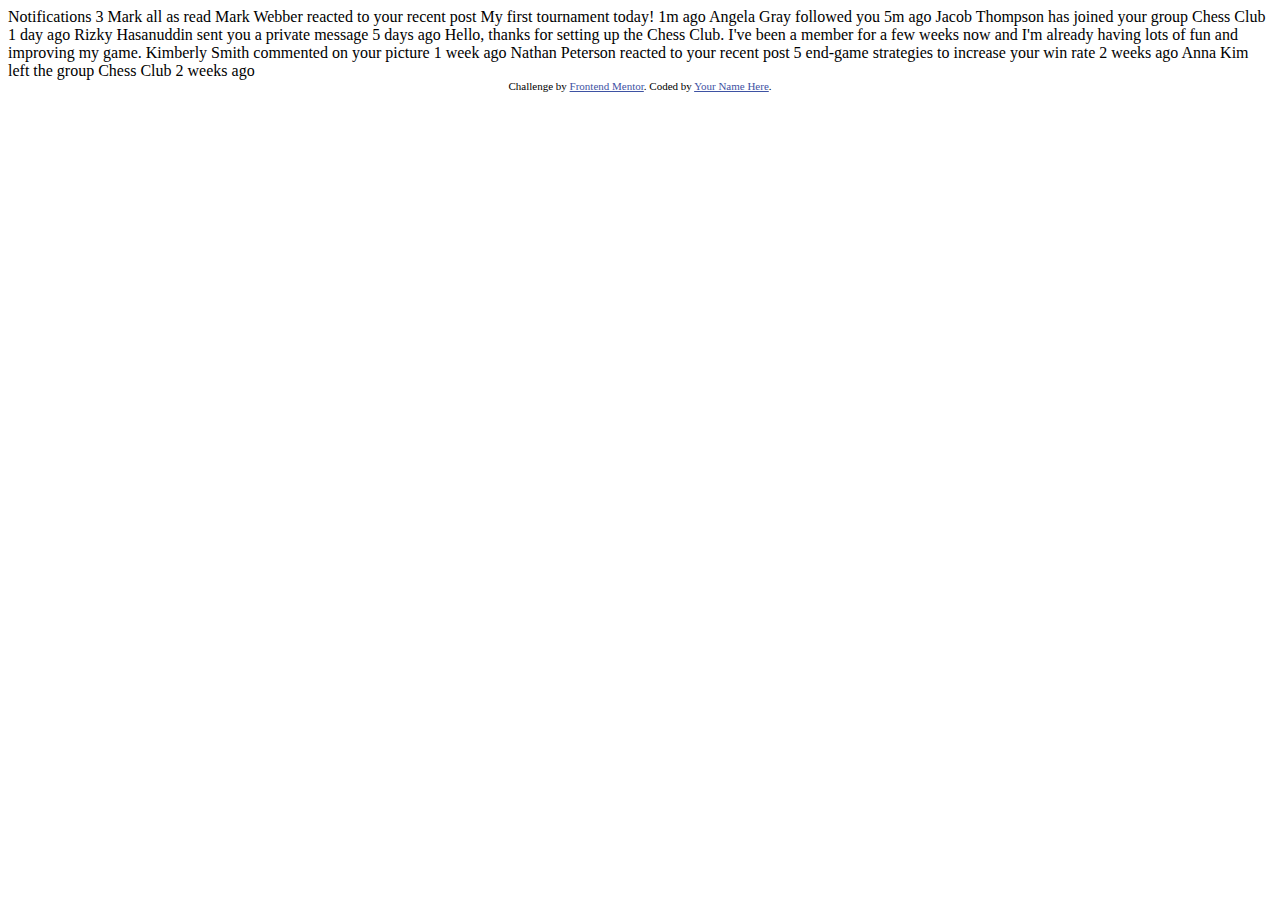
==== index.html @ acd1cfaf "Line 18, 20, 22" ====
<!DOCTYPE html>
<html lang="en">
<head>
  <meta charset="UTF-8">
  <meta name="viewport" content="width=device-width, initial-scale=1.0"> <!-- displays site properly based on user's device -->

  <link rel="icon" type="image/png" sizes="32x32" href="./assets/images/favicon-32x32.png">
  
  <title>Frontend Mentor | Notifications page</title>

  <!-- Feel free to remove these styles or customise in your own stylesheet 👍 -->
  <style>
    .attribution { font-size: 11px; text-align: center; }
    .attribution a { color: hsl(228, 45%, 44%); }
  </style>
</head>
<body>

  Notifications 3

  Mark all as read

  Mark Webber reacted to your recent post My first tournament today!
  1m ago

  Angela Gray followed you
  5m ago

  Jacob Thompson has joined your group Chess Club
  1 day ago

  Rizky Hasanuddin sent you a private message
  5 days ago
  Hello, thanks for setting up the Chess Club. I've been a member for a few weeks now and 
  I'm already having lots of fun and improving my game.

  Kimberly Smith commented on your picture
  1 week ago

  Nathan Peterson reacted to your recent post 5 end-game strategies to increase your win rate
  2 weeks ago

  Anna Kim left the group Chess Club
  2 weeks ago
  
  <div class="attribution">
    Challenge by <a href="https://www.frontendmentor.io?ref=challenge" target="_blank">Frontend Mentor</a>. 
    Coded by <a href="#">Your Name Here</a>.
  </div>
</body>
</html>
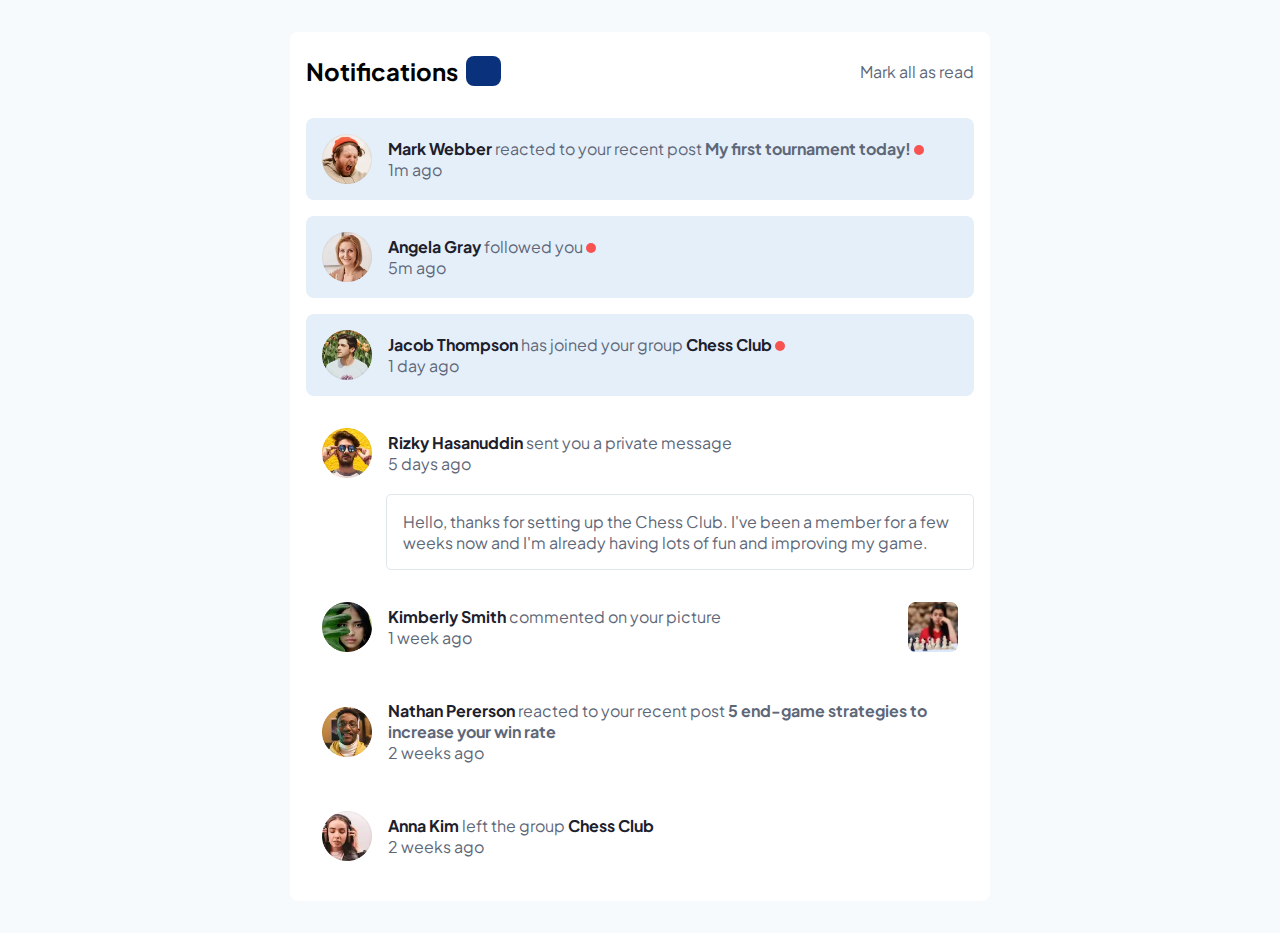
==== commit f0ef0d78: "Completed" ====
--- a/index.html
+++ b/index.html
@@ -1,51 +1,114 @@
 <!DOCTYPE html>
 <html lang="en">
-<head>
-  <meta charset="UTF-8">
-  <meta name="viewport" content="width=device-width, initial-scale=1.0"> <!-- displays site properly based on user's device -->
+  <head>
+    <meta charset="UTF-8" />
+    <meta name="viewport" content="width=device-width, initial-scale=1.0" />
+    <!-- displays site properly based on user's device -->
+    <link
+      rel="icon"
+      type="image/png"
+      sizes="32x32"
+      href="./images/favicon-32x32.png"
+    />
+    <link rel="stylesheet" href="style.css" />
+    <title>Notifications page</title>
+  </head>
+  <body>
+    <div class="container">
+      <header>
+        <div class="notif_box">
+          <h2 class="title">Notifications</h2>
+          <span id="notifes"></span>
+        </div>
+        <p id="mark_all">Mark all as read</p>
+      </header>
+      <main>
+        <div class="notif_card unread">
+          <img src="./assets/images/avatar-mark-webber.webp" alt="avatar" />
+          <div class="description">
+            <p class="user_activity">
+              <strong>Mark Webber</strong> reacted to your recent post
+              <b>My first tournament today!</b>
+            </p>
+            <p class="time">1m ago</p>
+          </div>
+        </div>
+        <div class="notif_card unread">
+          <img src="./assets/images/avatar-angela-gray.webp" alt="avatar" />
+          <div class="description">
+            <p class="user_activity">
+              <strong>Angela Gray</strong> followed you
+            </p>
+            <p class="time">5m ago</p>
+          </div>
+        </div>
+        <div class="notif_card unread">
+          <img src="./assets/images/avatar-jacob-thompson.webp" alt="avatar" />
+          <div class="description">
+            <p class="user_activity">
+              <strong>Jacob Thompson</strong> has joined your group
+              <strong class="link">Chess Club</strong>
+            </p>
+            <p class="time">1 day ago</p>
+          </div>
+        </div>
+        <div>
+          <div class="notif_card">
+          <div class="message_card">
+            <img
+            src="./assets/images/avatar-rizky-hasanuddin.webp"
+            alt="avatar"
+          />
+          <div class="description">
+            <p class="user_activity">
+              <strong>Rizky Hasanuddin</strong> sent you a private message
+            </p>
+            <p class="time">5 days ago</p>
+          </div>
+          </div>
+        </div>
+        <div class="message">
+              <p>
+                Hello, thanks for setting up the Chess Club. I've been a member
+                for a few weeks now and I'm already having lots of fun and
+                improving my game.
+              </p>
+            </div>
+        </div>
+        
+        <div class="notif_card">
+          <img src="./assets/images/avatar-kimberly-smith.webp" alt="avatar" />
+          <div class="description">
+            <p class="user_activity">
+              <strong>Kimberly Smith</strong> commented on your picture
+            </p>
+            <p class="time">1 week ago</p>
+          </div>
+          <img src="./assets/images/image-chess.webp" class="chess_img" alt="chess" />
+        </div>
+        <div class="notif_card">
+          <img src="./assets/images/avatar-nathan-peterson.webp" alt="avatar" />
+          <div class="description">
+            <p class="user_activity">
+              <strong>Nathan Pererson</strong> reacted to your recent post
+              <b>5 end-game strategies to increase your win rate</b>
+            </p>
+            <p class="time">2 weeks ago</p>
+          </div>
+        </div>
+        <div class="notif_card">
+          <img src="./assets/images/avatar-anna-kim.webp" alt="avatar" />
+          <div class="description">
+            <p class="user_activity">
+              <strong>Anna Kim</strong> left the group
+              <strong class="link">Chess Club</strong>
+            </p>
+            <p class="time">2 weeks ago</p>
+          </div>
+        </div>
+      </main>
+    </div>
 
-  <link rel="icon" type="image/png" sizes="32x32" href="./assets/images/favicon-32x32.png">
-  
-  <title>Frontend Mentor | Notifications page</title>
-
-  <!-- Feel free to remove these styles or customise in your own stylesheet 👍 -->
-  <style>
-    .attribution { font-size: 11px; text-align: center; }
-    .attribution a { color: hsl(228, 45%, 44%); }
-  </style>
-</head>
-<body>
-
-  Notifications 3
-
-  Mark all as read
-
-  Mark Webber reacted to your recent post My first tournament today!
-  1m ago
-
-  Angela Gray followed you
-  5m ago
-
-  Jacob Thompson has joined your group Chess Club
-  1 day ago
-
-  Rizky Hasanuddin sent you a private message
-  5 days ago
-  Hello, thanks for setting up the Chess Club. I've been a member for a few weeks now and 
-  I'm already having lots of fun and improving my game.
-
-  Kimberly Smith commented on your picture
-  1 week ago
-
-  Nathan Peterson reacted to your recent post 5 end-game strategies to increase your win rate
-  2 weeks ago
-
-  Anna Kim left the group Chess Club
-  2 weeks ago
-  
-  <div class="attribution">
-    Challenge by <a href="https://www.frontendmentor.io?ref=challenge" target="_blank">Frontend Mentor</a>. 
-    Coded by <a href="#">Your Name Here</a>.
-  </div>
-</body>
+    <script src="app.js"></script>
+  </body>
 </html>
--- a/style.css
+++ b/style.css
@@ -0,0 +1,176 @@
+@import url("https://fonts.googleapis.com/css2?family=Plus+Jakarta+Sans:wght@500;800&display=swap");
+:root {
+  --Red: hsl(1, 90%, 64%);
+  --Blue: hsl(219, 85%, 26%);
+  --White: hsl(0, 0%, 100%);
+  --Very-light-grayish-blue: hsl(210, 60%, 98%);
+  --Light-grayish-blue-1: hsl(211, 68%, 94%);
+  --Light-grayish-blue-2: hsl(205, 33%, 90%);
+  --Grayish-blue: hsl(219, 14%, 63%);
+  --Dark-grayish-blue: hsl(219, 12%, 42%);
+  --Very-dark-blue: hsl(224, 21%, 14%);
+}
+* {
+  font-family: "Plus Jakarta Sans", sans-serif;
+  padding: 0;
+  margin: 0;
+  box-sizing: border-box;
+}
+
+body {
+  min-height: 100vh;
+  display: flex;
+  justify-content: center;
+  background-color: var(--Very-light-grayish-blue);
+}
+.container {
+  margin: 2rem;
+  width: 700px;
+  background-color: var(--White);
+  padding: 1.5rem 1rem;
+  border-radius: 0.5rem;
+}
+header {
+  display: flex;
+  align-items: center;
+  justify-content: space-between;
+  margin-bottom: 2rem;
+}
+.notif_box {
+  display: flex;
+  align-items: center;
+}
+#notifes {
+  background-color: var(--Blue);
+  margin-left: 0.5rem;
+  width: 35px;
+  display: flex;
+  align-items: center;
+  justify-content: center;
+  height: 30px;
+  color: var(--White);
+  font-weight: 800;
+  border-radius: 0.5rem;
+}
+#mark_all {
+  cursor: pointer;
+}
+#mark_all:hover {
+  color: var(--Blue);
+}
+p {
+  color: var(--Dark-grayish-blue);
+}
+main {
+  display: flex;
+  flex-direction: column;
+  gap: 1rem;
+}
+.notif_card {
+  display: flex;
+  align-items: center;
+  border-radius: 0.5rem;
+  padding: 1rem;
+}
+img{
+  width: 50px;
+}
+.description{
+  margin-left: 1rem;
+  display: flex;
+  flex-direction: column;
+  justify-content: space-between;
+}
+strong{
+  color: var(--Very-dark-blue);
+  cursor: pointer;
+}
+strong:hover{
+  color: var(--Blue);
+}
+.unread{
+  background-color: var(--Light-grayish-blue-1) !important;
+}
+.unread p:first-of-type::after{
+  content: " ";
+  background-color: var(--Red);
+  width: 10px;
+  height: 10px;
+  display: inline-block;
+  border-radius: 50%;
+}
+.message_card{
+  display: flex;
+  align-items: center;
+
+}
+.message{
+  padding: 1rem;
+  border: 1px solid var(--Light-grayish-blue-2);
+  border-radius: .3rem;
+  cursor: pointer;
+  margin: 0 0 0 5rem;
+}
+.message:hover{
+  background-color: var(--Light-grayish-blue-1);
+}
+.chess_img{
+margin-left: auto;
+}
+
+@media screen and (max-width:550px) {
+  .container{
+    margin: 0;
+  }
+}
+
+
+
+
+
+
+
+
+
+
+
+
+
+
+
+
+
+
+
+
+
+
+
+
+
+
+
+
+
+
+
+
+
+
+
+
+
+
+
+
+
+
+
+
+
+
+
+
+
+
+
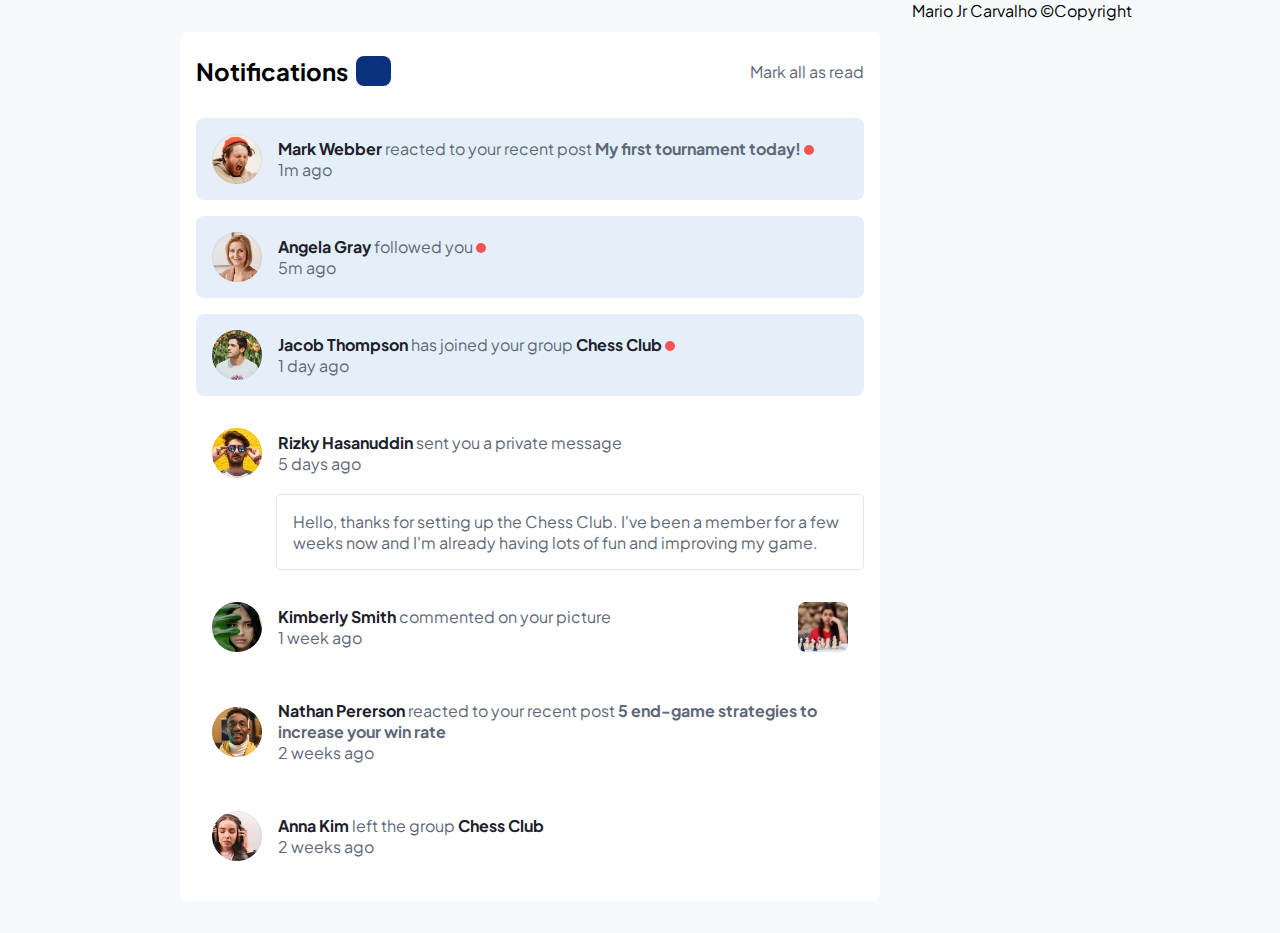
==== commit bf2b86e4: "Add footer" ====
--- a/index.html
+++ b/index.html
@@ -111,4 +111,5 @@
 
     <script src="app.js"></script>
   </body>
+  <footer>Mario Jr Carvalho ©Copyright</footer>
 </html>
--- a/style.css
+++ b/style.css
@@ -174,3 +174,5 @@
 
 
 
+
+
